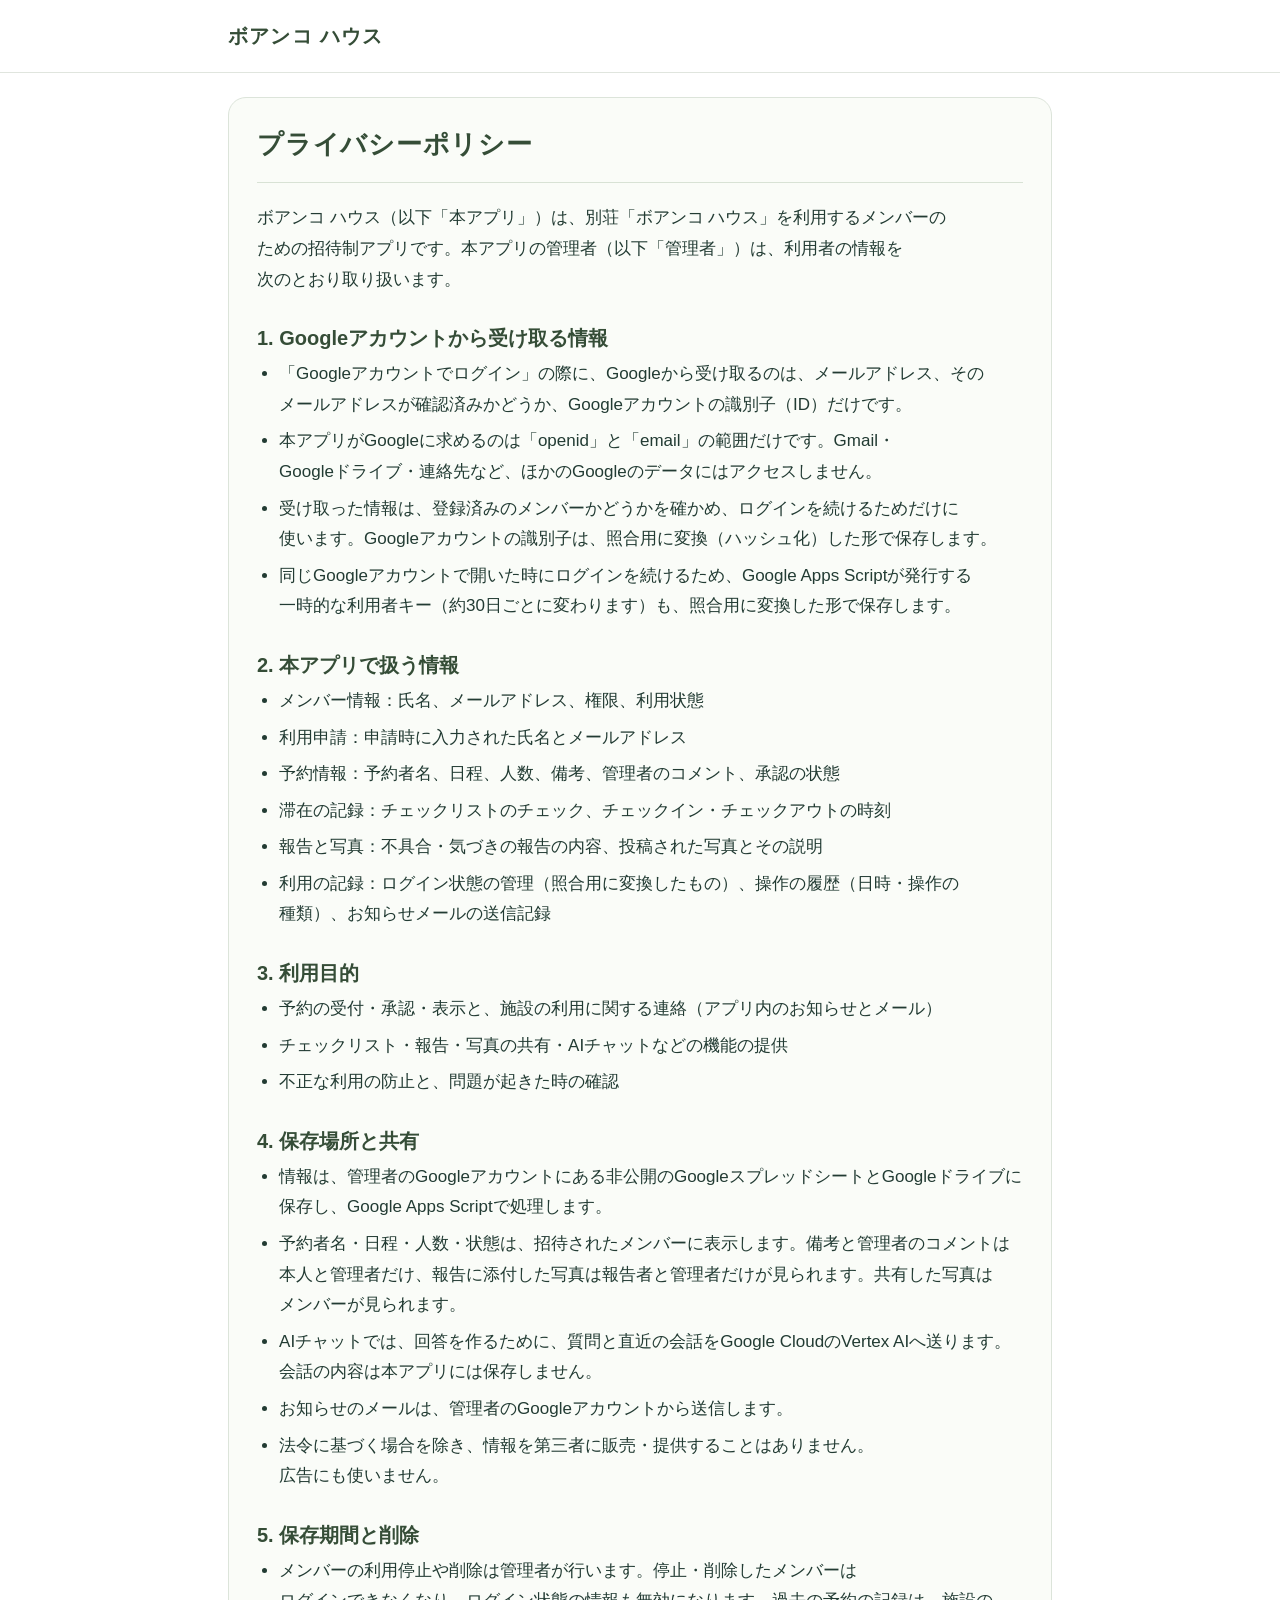
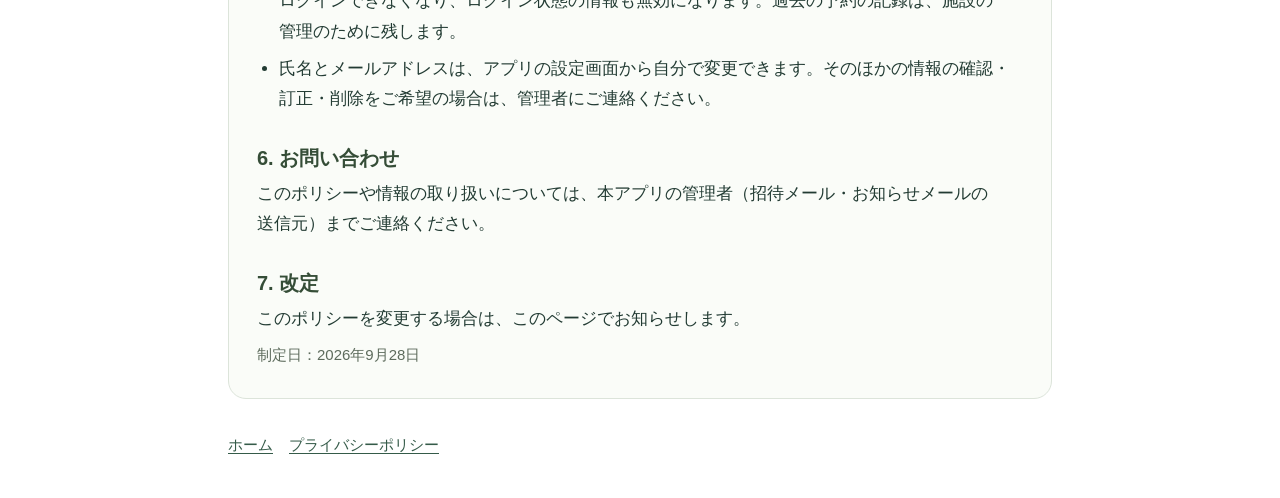
==== privacy.html @ 685d927b "Publish the home page and privacy policy the Google sign-in consent screen links to Co-Authored-By: " ====
<!doctype html>
<html lang="ja">
<head>
<meta charset="utf-8">
<meta name="viewport" content="width=device-width,initial-scale=1">
<meta name="robots" content="noindex">
<meta name="description" content="ボアンコ ハウスのアプリでの、利用者の情報の取り扱いについて。">
<title>プライバシーポリシー｜ボアンコ ハウス</title>
<link rel="stylesheet" href="style.css">
</head>
<body>
<header><div class="bar"><a class="brand" href="./">ボアンコ ハウス</a></div></header>
<main>
<div class="panel">
<h1>プライバシーポリシー</h1>
<p class="lead">ボアンコ ハウス（以下「本アプリ」）は、別荘「ボアンコ ハウス」を利用するメンバーのための招待制アプリです。本アプリの管理者（以下「管理者」）は、利用者の情報を次のとおり取り扱います。</p>

<h2>1. Googleアカウントから受け取る情報</h2>
<ul>
<li>「Googleアカウントでログイン」の際に、Googleから受け取るのは、メールアドレス、そのメールアドレスが確認済みかどうか、Googleアカウントの識別子（ID）だけです。</li>
<li>本アプリがGoogleに求めるのは「openid」と「email」の範囲だけです。Gmail・Googleドライブ・連絡先など、ほかのGoogleのデータにはアクセスしません。</li>
<li>受け取った情報は、登録済みのメンバーかどうかを確かめ、ログインを続けるためだけに使います。Googleアカウントの識別子は、照合用に変換（ハッシュ化）した形で保存します。</li>
<li>同じGoogleアカウントで開いた時にログインを続けるため、Google Apps Scriptが発行する一時的な利用者キー（約30日ごとに変わります）も、照合用に変換した形で保存します。</li>
</ul>

<h2>2. 本アプリで扱う情報</h2>
<ul>
<li>メンバー情報：氏名、メールアドレス、権限、利用状態</li>
<li>利用申請：申請時に入力された氏名とメールアドレス</li>
<li>予約情報：予約者名、日程、人数、備考、管理者のコメント、承認の状態</li>
<li>滞在の記録：チェックリストのチェック、チェックイン・チェックアウトの時刻</li>
<li>報告と写真：不具合・気づきの報告の内容、投稿された写真とその説明</li>
<li>利用の記録：ログイン状態の管理（照合用に変換したもの）、操作の履歴（日時・操作の種類）、お知らせメールの送信記録</li>
</ul>

<h2>3. 利用目的</h2>
<ul>
<li>予約の受付・承認・表示と、施設の利用に関する連絡（アプリ内のお知らせとメール）</li>
<li>チェックリスト・報告・写真の共有・AIチャットなどの機能の提供</li>
<li>不正な利用の防止と、問題が起きた時の確認</li>
</ul>

<h2>4. 保存場所と共有</h2>
<ul>
<li>情報は、管理者のGoogleアカウントにある非公開のGoogleスプレッドシートとGoogleドライブに保存し、Google Apps Scriptで処理します。</li>
<li>予約者名・日程・人数・状態は、招待されたメンバーに表示します。備考と管理者のコメントは本人と管理者だけ、報告に添付した写真は報告者と管理者だけが見られます。共有した写真はメンバーが見られます。</li>
<li>AIチャットでは、回答を作るために、質問と直近の会話をGoogle CloudのVertex AIへ送ります。会話の内容は本アプリには保存しません。</li>
<li>お知らせのメールは、管理者のGoogleアカウントから送信します。</li>
<li>法令に基づく場合を除き、情報を第三者に販売・提供することはありません。広告にも使いません。</li>
</ul>

<h2>5. 保存期間と削除</h2>
<ul>
<li>メンバーの利用停止や削除は管理者が行います。停止・削除したメンバーはログインできなくなり、ログイン状態の情報も無効になります。過去の予約の記録は、施設の管理のために残します。</li>
<li>氏名とメールアドレスは、アプリの設定画面から自分で変更できます。そのほかの情報の確認・訂正・削除をご希望の場合は、管理者にご連絡ください。</li>
</ul>

<h2>6. お問い合わせ</h2>
<p>このポリシーや情報の取り扱いについては、本アプリの管理者（招待メール・お知らせメールの送信元）までご連絡ください。</p>

<h2>7. 改定</h2>
<p>このポリシーを変更する場合は、このページでお知らせします。</p>
<p class="note">制定日：2026年9月28日</p>
</div>
</main>
<footer><a href="./">ホーム</a><a href="privacy.html">プライバシーポリシー</a></footer>
</body>
</html>
---- style.css ----
/* Public information pages for the Google sign-in consent screen, in the app's palette. */
:root{--ink:#223b33;--muted:#5d6b5c;--green:#355b49;--title:#354d37;--line:#dce4da;--panel:#fafcf8}
*{box-sizing:border-box}
body{margin:0;background:#fff;color:var(--ink);font:17px/1.8 -apple-system,BlinkMacSystemFont,"Hiragino Kaku Gothic ProN","Noto Sans JP",sans-serif;word-break:auto-phrase;text-wrap:pretty}
header{border-bottom:1px solid #e0e5de}
.bar,main,footer{max-width:880px;margin:0 auto;padding-left:28px;padding-right:28px}
.bar{padding-top:18px;padding-bottom:18px}
.brand{color:var(--title);font-size:20px;font-weight:700;letter-spacing:.06em;text-decoration:none}
main{padding-top:24px;padding-bottom:32px}
.panel{border:1px solid var(--line);border-radius:18px;background:var(--panel);padding:8px 28px 24px}
h1{margin:0;padding:20px 0;border-bottom:1px solid #d8e2d5;color:var(--title);font-size:26px;line-height:1.4;letter-spacing:.03em}
h2{margin:28px 0 6px;color:var(--title);font-size:20px;line-height:1.5}
p,li{margin:6px 0}
ul{margin:6px 0;padding-left:1.3em}
a{color:var(--green);text-underline-offset:3px}
.lead{margin-top:20px}
.note{color:var(--muted);font-size:15px}
footer{padding-bottom:40px;color:var(--muted);font-size:15px}
footer a{margin-right:16px}
@media(max-width:600px){.bar,main,footer{padding-left:12px;padding-right:12px}.panel{border-radius:14px;padding:4px 16px 18px}h1{padding:16px 0;font-size:22px}}
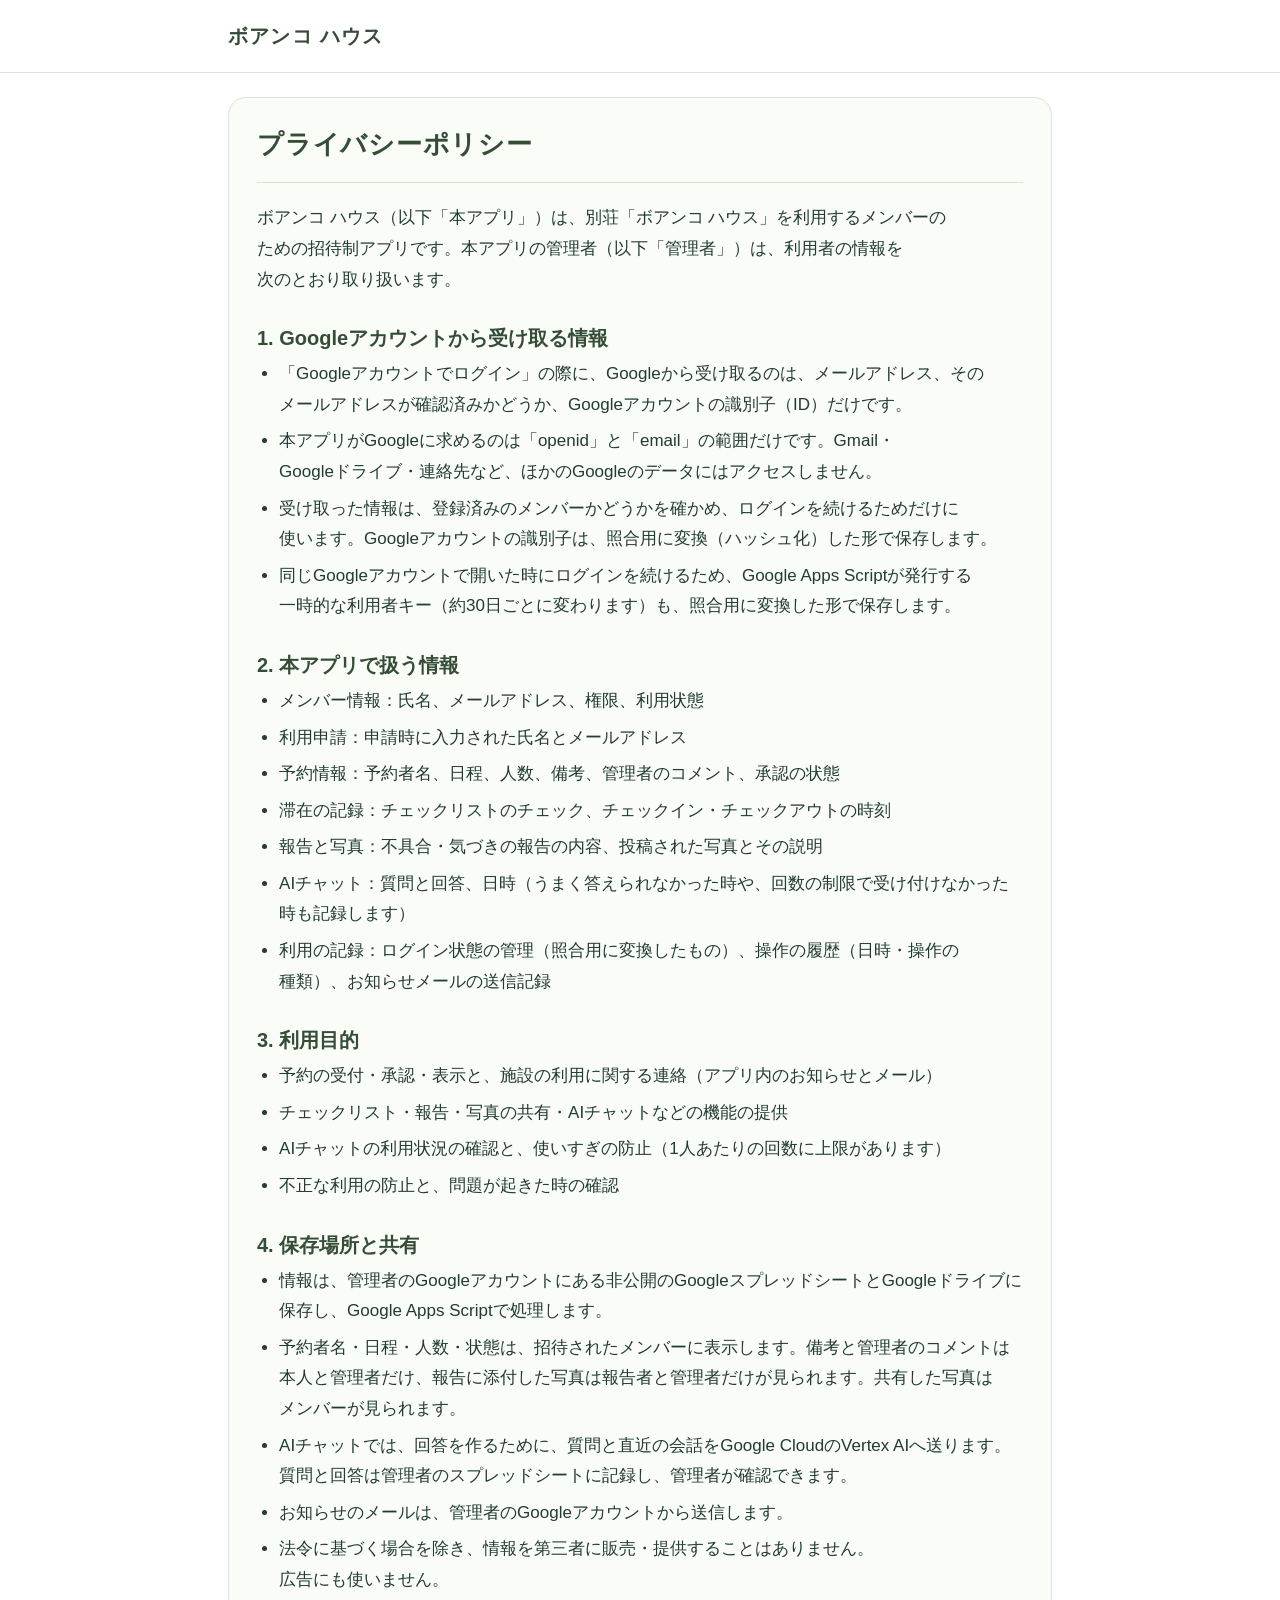
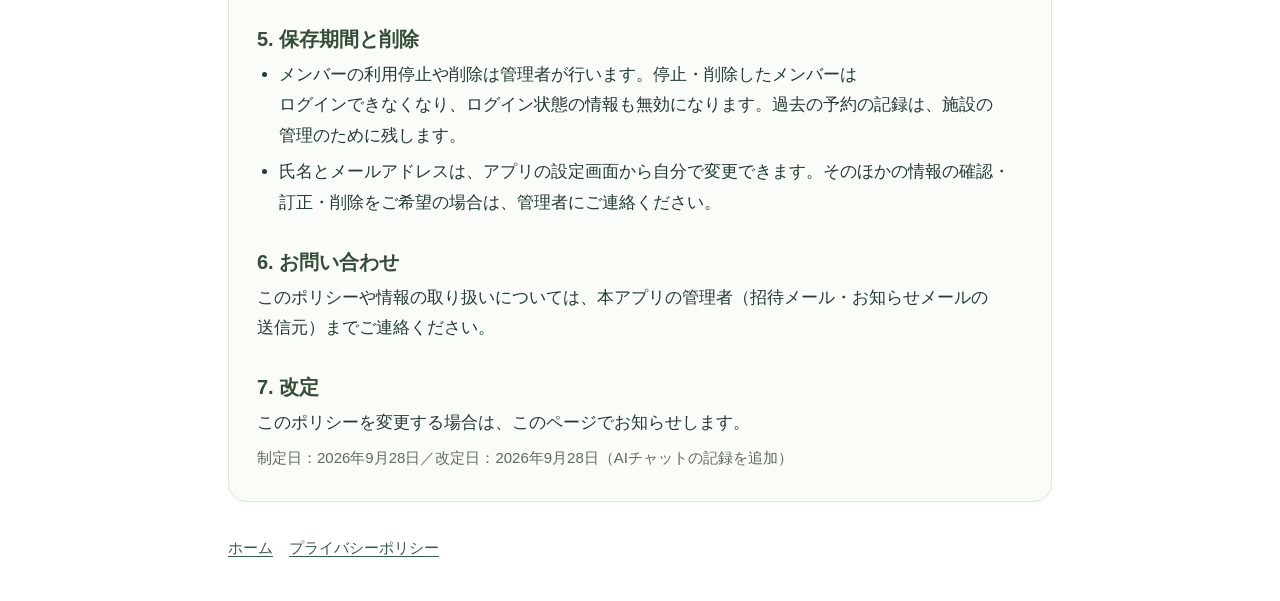
==== commit 03d09cd6: "Say that AI chat questions and answers are recorded and that asking is limited Co-Authored-By: Claud" ====
--- a/privacy.html
+++ b/privacy.html
@@ -30,6 +30,7 @@
 <li>予約情報：予約者名、日程、人数、備考、管理者のコメント、承認の状態</li>
 <li>滞在の記録：チェックリストのチェック、チェックイン・チェックアウトの時刻</li>
 <li>報告と写真：不具合・気づきの報告の内容、投稿された写真とその説明</li>
+<li>AIチャット：質問と回答、日時（うまく答えられなかった時や、回数の制限で受け付けなかった時も記録します）</li>
 <li>利用の記録：ログイン状態の管理（照合用に変換したもの）、操作の履歴（日時・操作の種類）、お知らせメールの送信記録</li>
 </ul>
 
@@ -37,6 +38,7 @@
 <ul>
 <li>予約の受付・承認・表示と、施設の利用に関する連絡（アプリ内のお知らせとメール）</li>
 <li>チェックリスト・報告・写真の共有・AIチャットなどの機能の提供</li>
+<li>AIチャットの利用状況の確認と、使いすぎの防止（1人あたりの回数に上限があります）</li>
 <li>不正な利用の防止と、問題が起きた時の確認</li>
 </ul>
 
@@ -44,7 +46,7 @@
 <ul>
 <li>情報は、管理者のGoogleアカウントにある非公開のGoogleスプレッドシートとGoogleドライブに保存し、Google Apps Scriptで処理します。</li>
 <li>予約者名・日程・人数・状態は、招待されたメンバーに表示します。備考と管理者のコメントは本人と管理者だけ、報告に添付した写真は報告者と管理者だけが見られます。共有した写真はメンバーが見られます。</li>
-<li>AIチャットでは、回答を作るために、質問と直近の会話をGoogle CloudのVertex AIへ送ります。会話の内容は本アプリには保存しません。</li>
+<li>AIチャットでは、回答を作るために、質問と直近の会話をGoogle CloudのVertex AIへ送ります。質問と回答は管理者のスプレッドシートに記録し、管理者が確認できます。</li>
 <li>お知らせのメールは、管理者のGoogleアカウントから送信します。</li>
 <li>法令に基づく場合を除き、情報を第三者に販売・提供することはありません。広告にも使いません。</li>
 </ul>
@@ -60,7 +62,7 @@
 
 <h2>7. 改定</h2>
 <p>このポリシーを変更する場合は、このページでお知らせします。</p>
-<p class="note">制定日：2026年9月28日</p>
+<p class="note">制定日：2026年9月28日／改定日：2026年9月28日（AIチャットの記録を追加）</p>
 </div>
 </main>
 <footer><a href="./">ホーム</a><a href="privacy.html">プライバシーポリシー</a></footer>
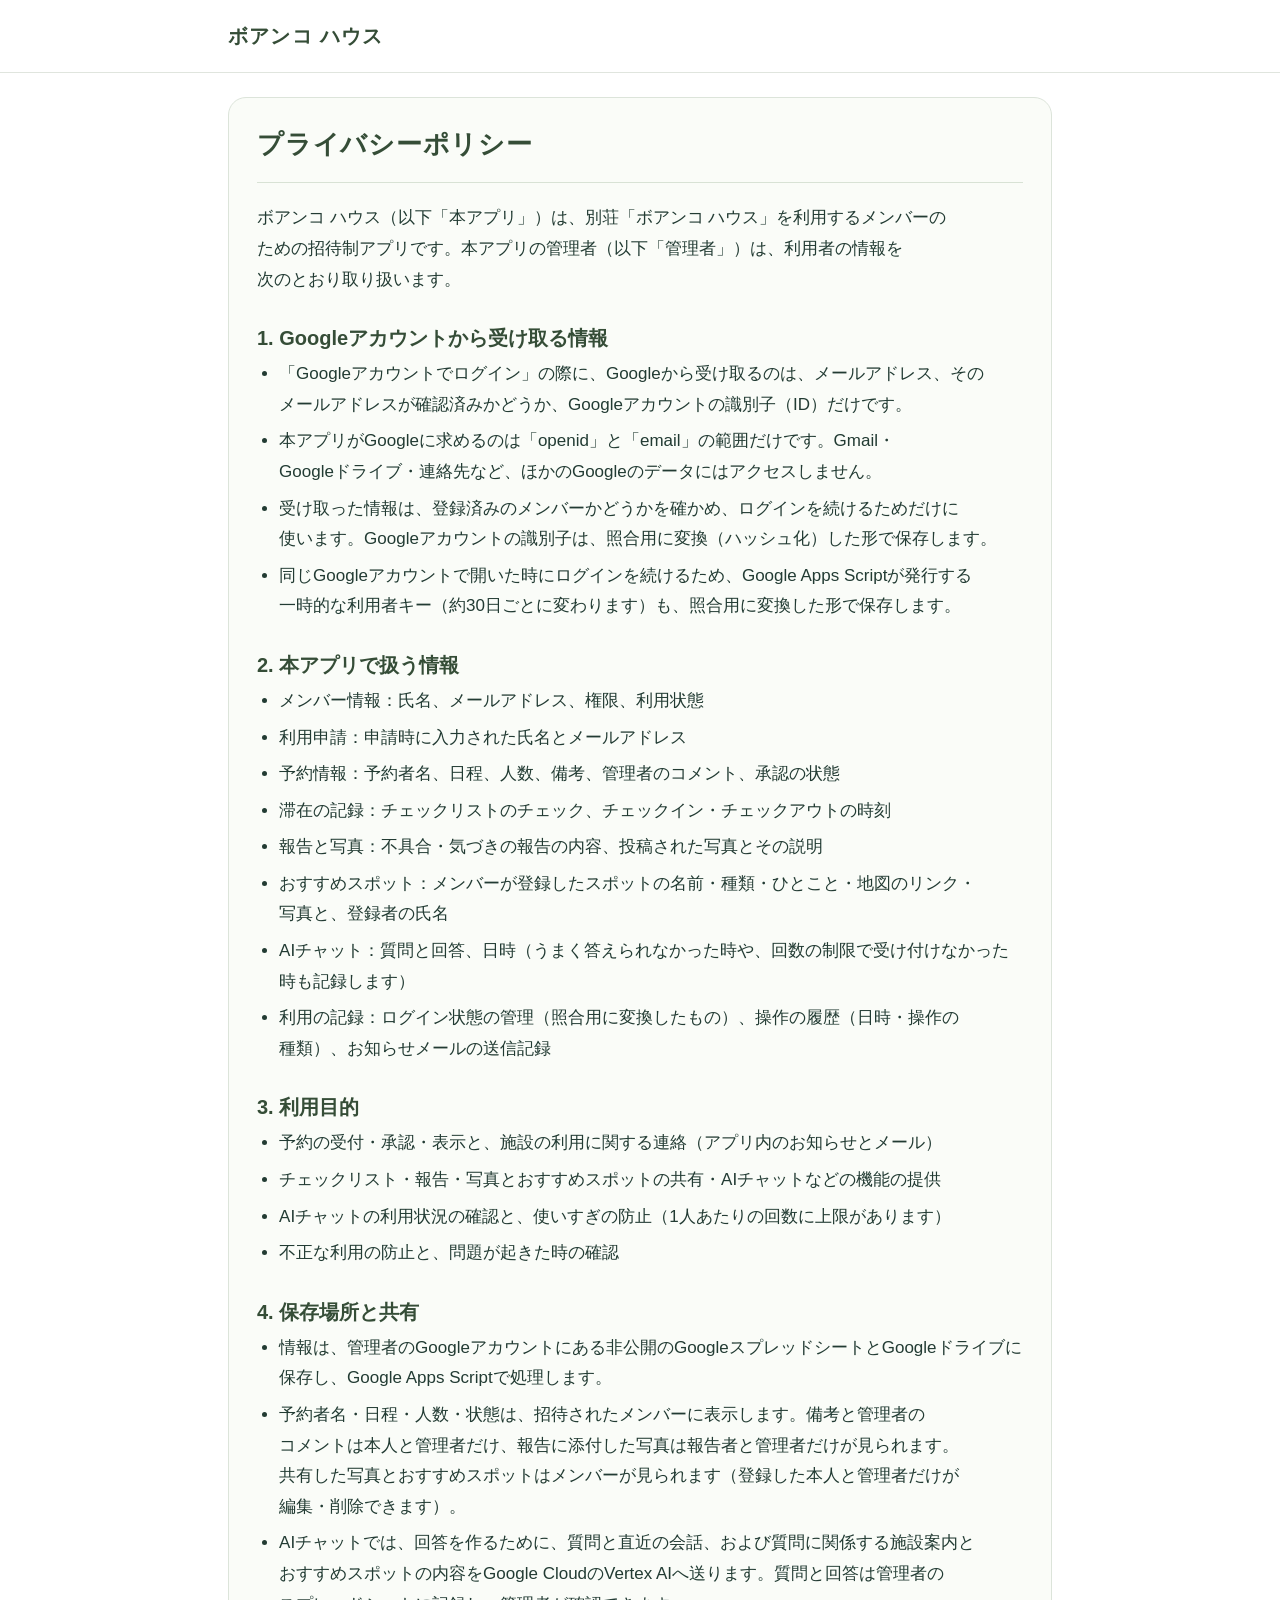
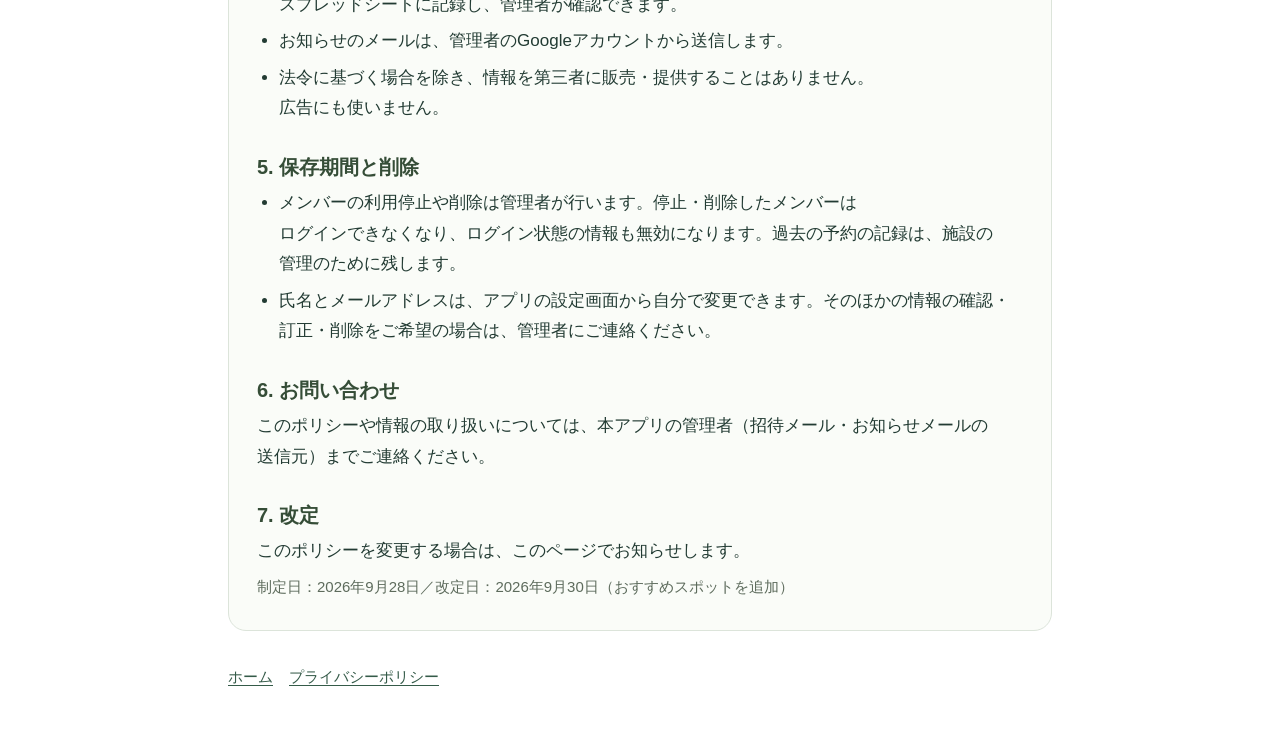
==== commit 7f204d84: "Privacy policy: add recommended spots" ====
--- a/privacy.html
+++ b/privacy.html
@@ -30,6 +30,7 @@
 <li>予約情報：予約者名、日程、人数、備考、管理者のコメント、承認の状態</li>
 <li>滞在の記録：チェックリストのチェック、チェックイン・チェックアウトの時刻</li>
 <li>報告と写真：不具合・気づきの報告の内容、投稿された写真とその説明</li>
+<li>おすすめスポット：メンバーが登録したスポットの名前・種類・ひとこと・地図のリンク・写真と、登録者の氏名</li>
 <li>AIチャット：質問と回答、日時（うまく答えられなかった時や、回数の制限で受け付けなかった時も記録します）</li>
 <li>利用の記録：ログイン状態の管理（照合用に変換したもの）、操作の履歴（日時・操作の種類）、お知らせメールの送信記録</li>
 </ul>
@@ -37,7 +38,7 @@
 <h2>3. 利用目的</h2>
 <ul>
 <li>予約の受付・承認・表示と、施設の利用に関する連絡（アプリ内のお知らせとメール）</li>
-<li>チェックリスト・報告・写真の共有・AIチャットなどの機能の提供</li>
+<li>チェックリスト・報告・写真とおすすめスポットの共有・AIチャットなどの機能の提供</li>
 <li>AIチャットの利用状況の確認と、使いすぎの防止（1人あたりの回数に上限があります）</li>
 <li>不正な利用の防止と、問題が起きた時の確認</li>
 </ul>
@@ -45,8 +46,8 @@
 <h2>4. 保存場所と共有</h2>
 <ul>
 <li>情報は、管理者のGoogleアカウントにある非公開のGoogleスプレッドシートとGoogleドライブに保存し、Google Apps Scriptで処理します。</li>
-<li>予約者名・日程・人数・状態は、招待されたメンバーに表示します。備考と管理者のコメントは本人と管理者だけ、報告に添付した写真は報告者と管理者だけが見られます。共有した写真はメンバーが見られます。</li>
-<li>AIチャットでは、回答を作るために、質問と直近の会話をGoogle CloudのVertex AIへ送ります。質問と回答は管理者のスプレッドシートに記録し、管理者が確認できます。</li>
+<li>予約者名・日程・人数・状態は、招待されたメンバーに表示します。備考と管理者のコメントは本人と管理者だけ、報告に添付した写真は報告者と管理者だけが見られます。共有した写真とおすすめスポットはメンバーが見られます（登録した本人と管理者だけが編集・削除できます）。</li>
+<li>AIチャットでは、回答を作るために、質問と直近の会話、および質問に関係する施設案内とおすすめスポットの内容をGoogle CloudのVertex AIへ送ります。質問と回答は管理者のスプレッドシートに記録し、管理者が確認できます。</li>
 <li>お知らせのメールは、管理者のGoogleアカウントから送信します。</li>
 <li>法令に基づく場合を除き、情報を第三者に販売・提供することはありません。広告にも使いません。</li>
 </ul>
@@ -62,7 +63,7 @@
 
 <h2>7. 改定</h2>
 <p>このポリシーを変更する場合は、このページでお知らせします。</p>
-<p class="note">制定日：2026年9月28日／改定日：2026年9月28日（AIチャットの記録を追加）</p>
+<p class="note">制定日：2026年9月28日／改定日：2026年9月30日（おすすめスポットを追加）</p>
 </div>
 </main>
 <footer><a href="./">ホーム</a><a href="privacy.html">プライバシーポリシー</a></footer>
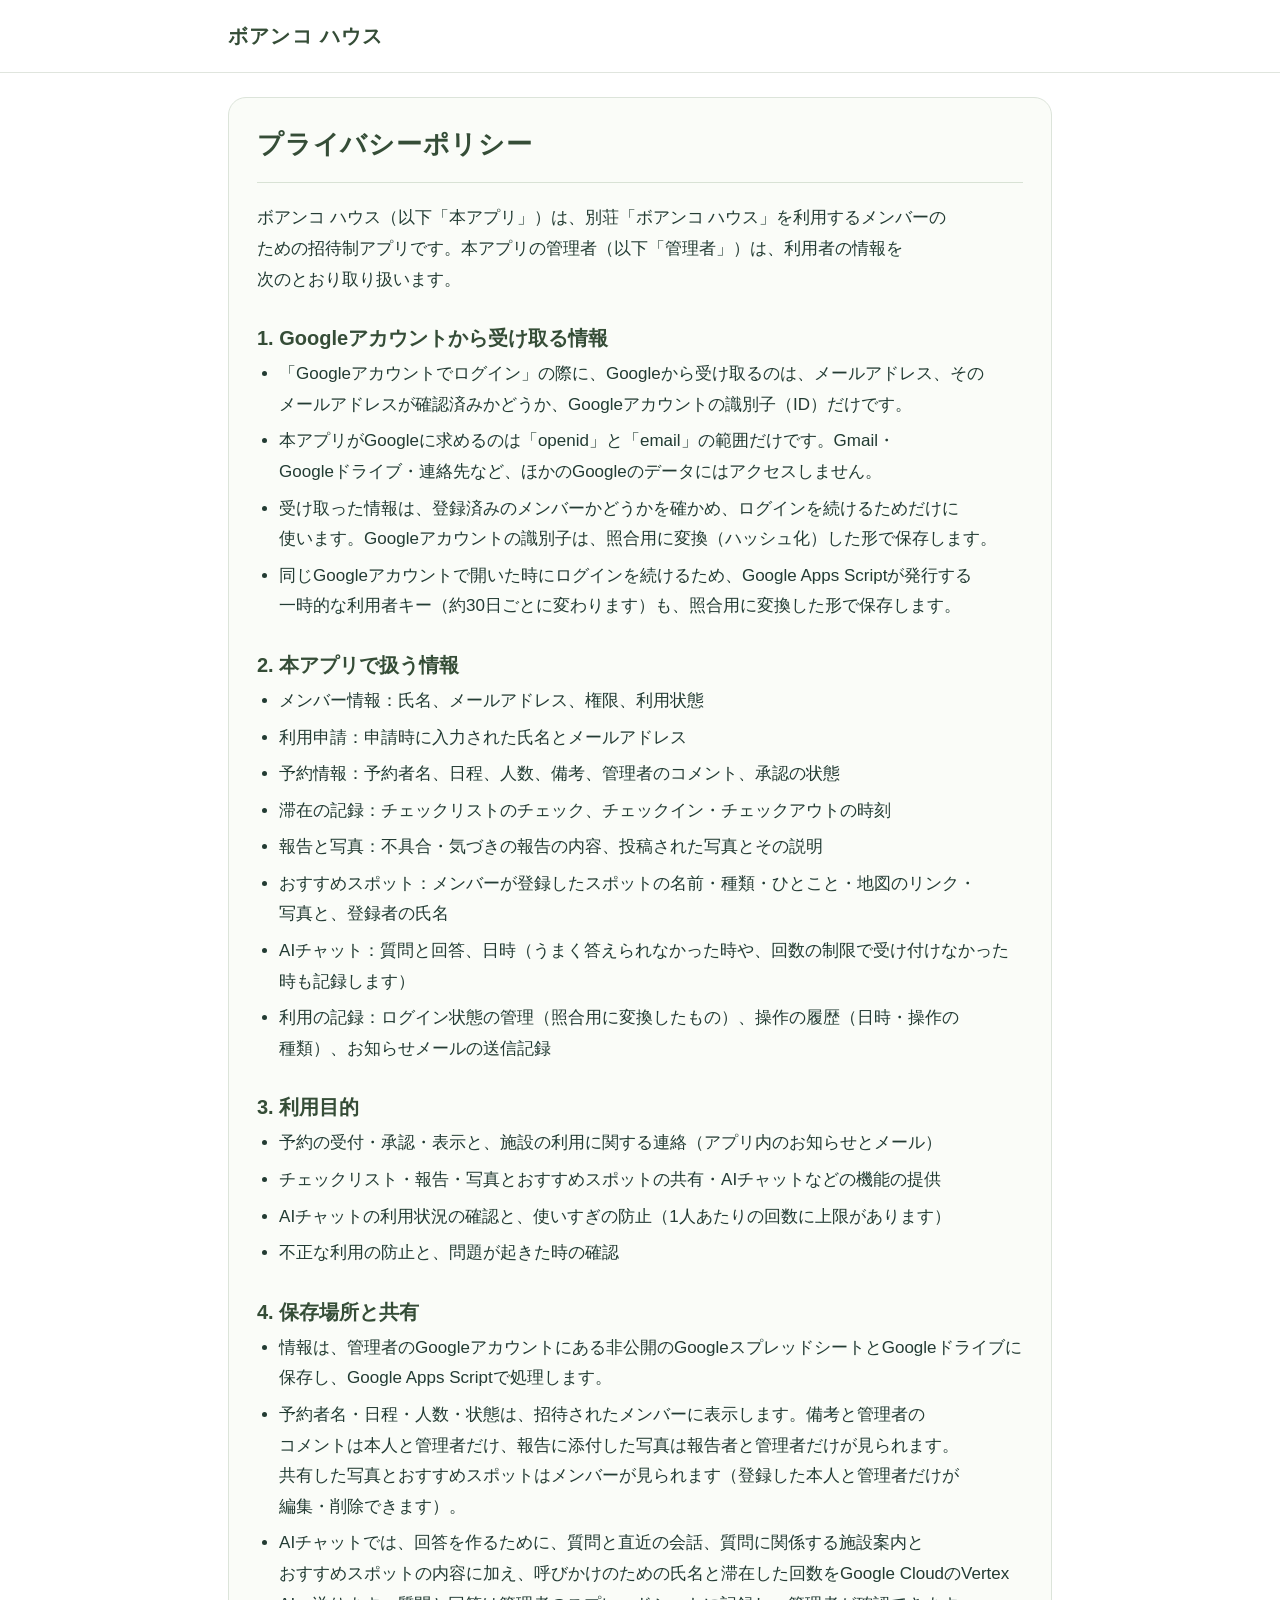
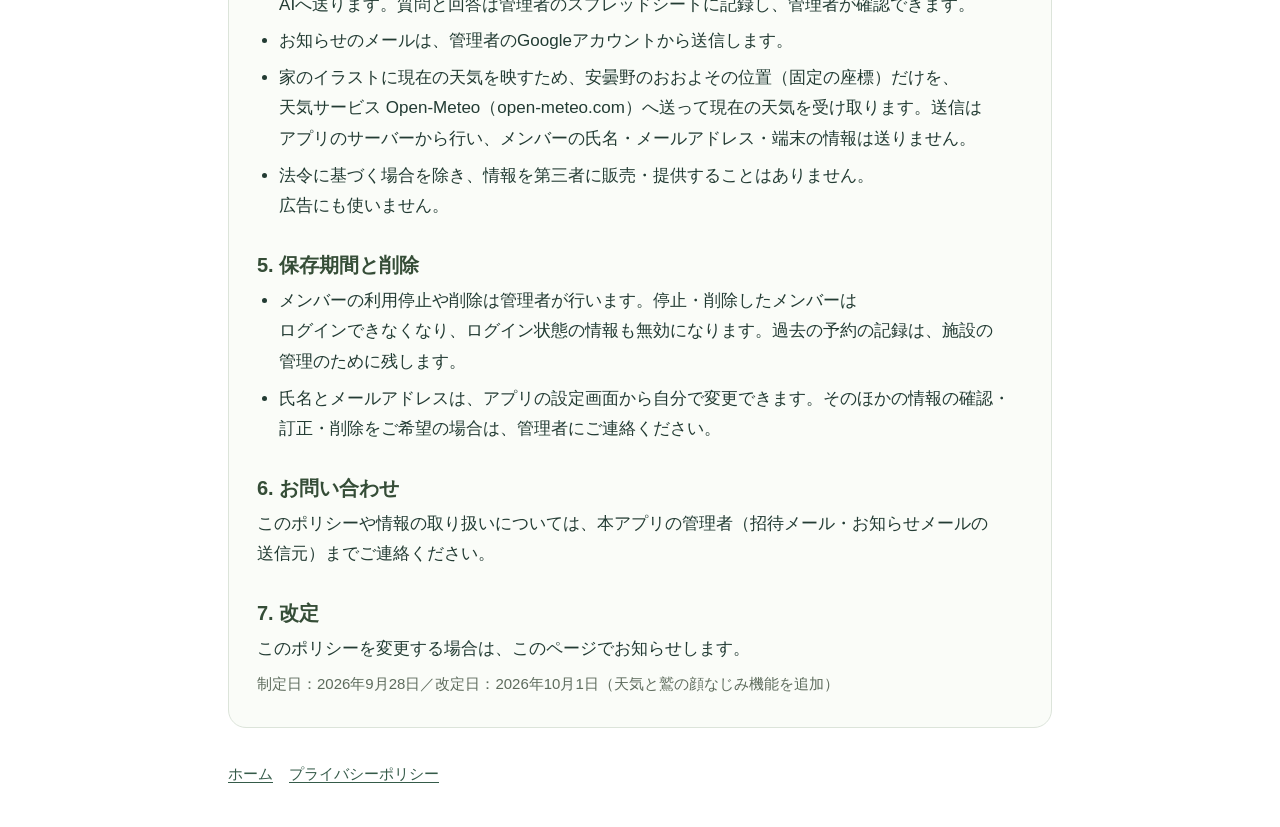
==== commit 26ba5479: "Privacy policy: weather service and acquaintance note" ====
--- a/privacy.html
+++ b/privacy.html
@@ -47,8 +47,9 @@
 <ul>
 <li>情報は、管理者のGoogleアカウントにある非公開のGoogleスプレッドシートとGoogleドライブに保存し、Google Apps Scriptで処理します。</li>
 <li>予約者名・日程・人数・状態は、招待されたメンバーに表示します。備考と管理者のコメントは本人と管理者だけ、報告に添付した写真は報告者と管理者だけが見られます。共有した写真とおすすめスポットはメンバーが見られます（登録した本人と管理者だけが編集・削除できます）。</li>
-<li>AIチャットでは、回答を作るために、質問と直近の会話、および質問に関係する施設案内とおすすめスポットの内容をGoogle CloudのVertex AIへ送ります。質問と回答は管理者のスプレッドシートに記録し、管理者が確認できます。</li>
+<li>AIチャットでは、回答を作るために、質問と直近の会話、質問に関係する施設案内とおすすめスポットの内容に加え、呼びかけのための氏名と滞在した回数をGoogle CloudのVertex AIへ送ります。質問と回答は管理者のスプレッドシートに記録し、管理者が確認できます。</li>
 <li>お知らせのメールは、管理者のGoogleアカウントから送信します。</li>
+<li>家のイラストに現在の天気を映すため、安曇野のおおよその位置（固定の座標）だけを、天気サービス Open-Meteo（open-meteo.com）へ送って現在の天気を受け取ります。送信はアプリのサーバーから行い、メンバーの氏名・メールアドレス・端末の情報は送りません。</li>
 <li>法令に基づく場合を除き、情報を第三者に販売・提供することはありません。広告にも使いません。</li>
 </ul>
 
@@ -63,7 +64,7 @@
 
 <h2>7. 改定</h2>
 <p>このポリシーを変更する場合は、このページでお知らせします。</p>
-<p class="note">制定日：2026年9月28日／改定日：2026年9月30日（おすすめスポットを追加）</p>
+<p class="note">制定日：2026年9月28日／改定日：2026年10月1日（天気と鷲の顔なじみ機能を追加）</p>
 </div>
 </main>
 <footer><a href="./">ホーム</a><a href="privacy.html">プライバシーポリシー</a></footer>
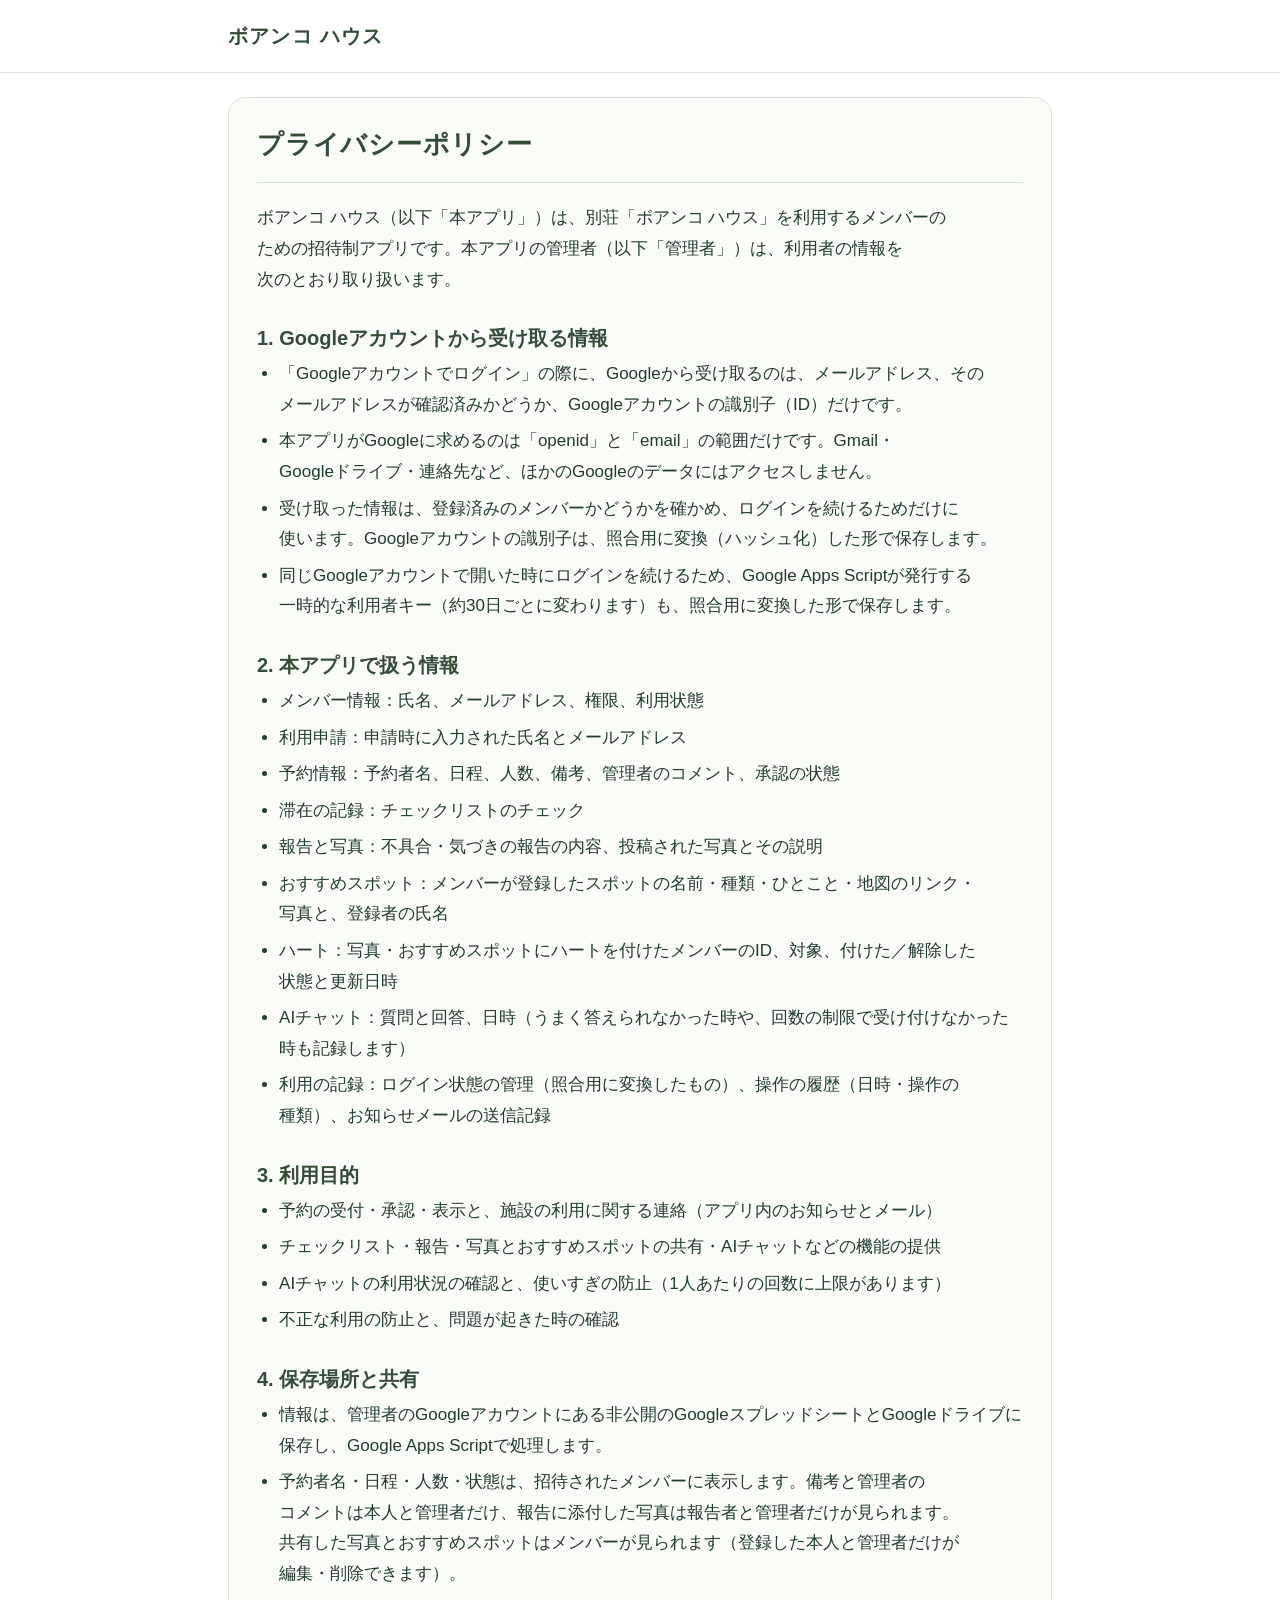
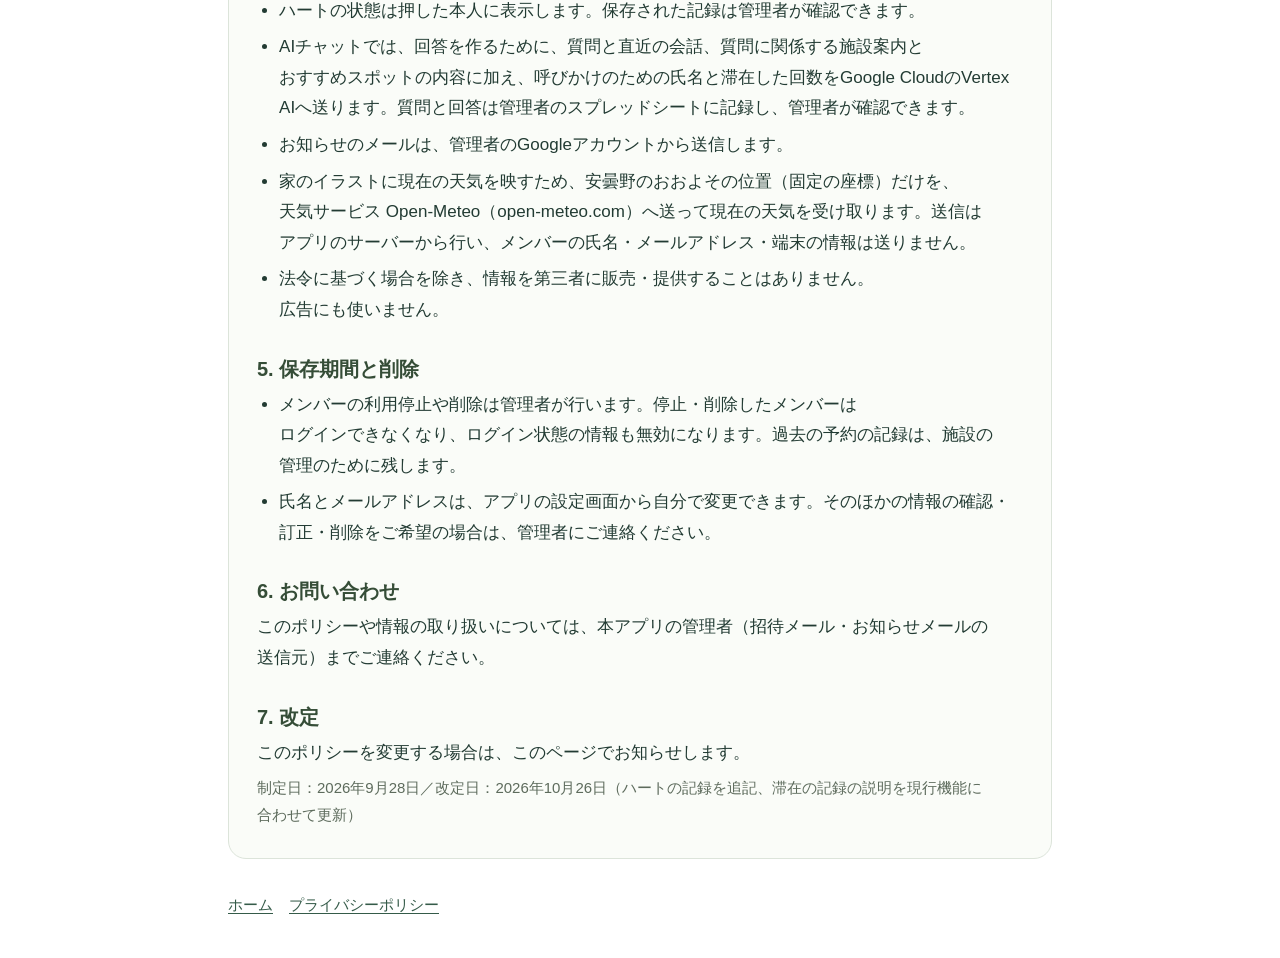
==== commit 41bcba18: "Explain how personal hearts are stored Co-Authored-By: Codex <noreply@openai.com>" ====
--- a/privacy.html
+++ b/privacy.html
@@ -28,9 +28,10 @@
 <li>メンバー情報：氏名、メールアドレス、権限、利用状態</li>
 <li>利用申請：申請時に入力された氏名とメールアドレス</li>
 <li>予約情報：予約者名、日程、人数、備考、管理者のコメント、承認の状態</li>
-<li>滞在の記録：チェックリストのチェック、チェックイン・チェックアウトの時刻</li>
+<li>滞在の記録：チェックリストのチェック</li>
 <li>報告と写真：不具合・気づきの報告の内容、投稿された写真とその説明</li>
 <li>おすすめスポット：メンバーが登録したスポットの名前・種類・ひとこと・地図のリンク・写真と、登録者の氏名</li>
+<li>ハート：写真・おすすめスポットにハートを付けたメンバーのID、対象、付けた／解除した状態と更新日時</li>
 <li>AIチャット：質問と回答、日時（うまく答えられなかった時や、回数の制限で受け付けなかった時も記録します）</li>
 <li>利用の記録：ログイン状態の管理（照合用に変換したもの）、操作の履歴（日時・操作の種類）、お知らせメールの送信記録</li>
 </ul>
@@ -47,6 +48,7 @@
 <ul>
 <li>情報は、管理者のGoogleアカウントにある非公開のGoogleスプレッドシートとGoogleドライブに保存し、Google Apps Scriptで処理します。</li>
 <li>予約者名・日程・人数・状態は、招待されたメンバーに表示します。備考と管理者のコメントは本人と管理者だけ、報告に添付した写真は報告者と管理者だけが見られます。共有した写真とおすすめスポットはメンバーが見られます（登録した本人と管理者だけが編集・削除できます）。</li>
+<li>ハートの状態は押した本人に表示します。保存された記録は管理者が確認できます。</li>
 <li>AIチャットでは、回答を作るために、質問と直近の会話、質問に関係する施設案内とおすすめスポットの内容に加え、呼びかけのための氏名と滞在した回数をGoogle CloudのVertex AIへ送ります。質問と回答は管理者のスプレッドシートに記録し、管理者が確認できます。</li>
 <li>お知らせのメールは、管理者のGoogleアカウントから送信します。</li>
 <li>家のイラストに現在の天気を映すため、安曇野のおおよその位置（固定の座標）だけを、天気サービス Open-Meteo（open-meteo.com）へ送って現在の天気を受け取ります。送信はアプリのサーバーから行い、メンバーの氏名・メールアドレス・端末の情報は送りません。</li>
@@ -64,7 +66,7 @@
 
 <h2>7. 改定</h2>
 <p>このポリシーを変更する場合は、このページでお知らせします。</p>
-<p class="note">制定日：2026年9月28日／改定日：2026年10月1日（天気と鷲の顔なじみ機能を追加）</p>
+<p class="note">制定日：2026年9月28日／改定日：2026年10月26日（ハートの記録を追記、滞在の記録の説明を現行機能に合わせて更新）</p>
 </div>
 </main>
 <footer><a href="./">ホーム</a><a href="privacy.html">プライバシーポリシー</a></footer>
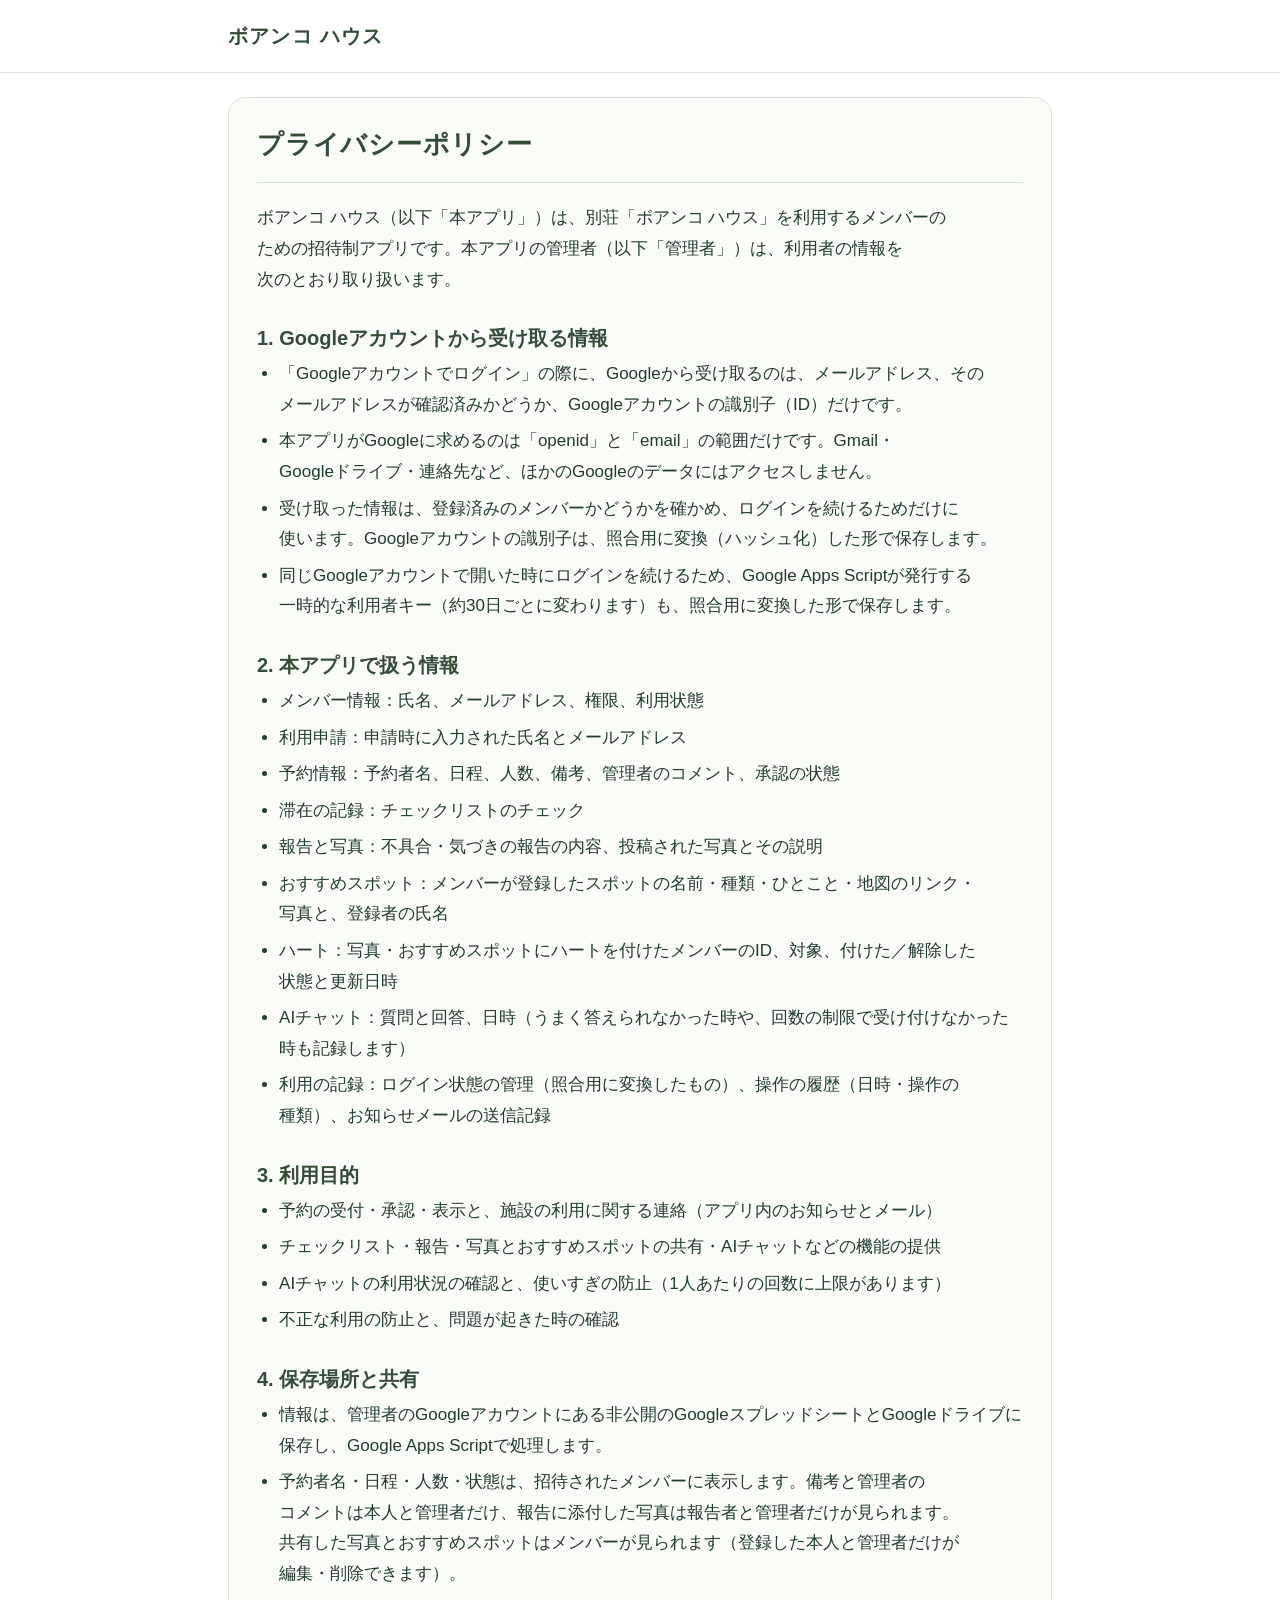
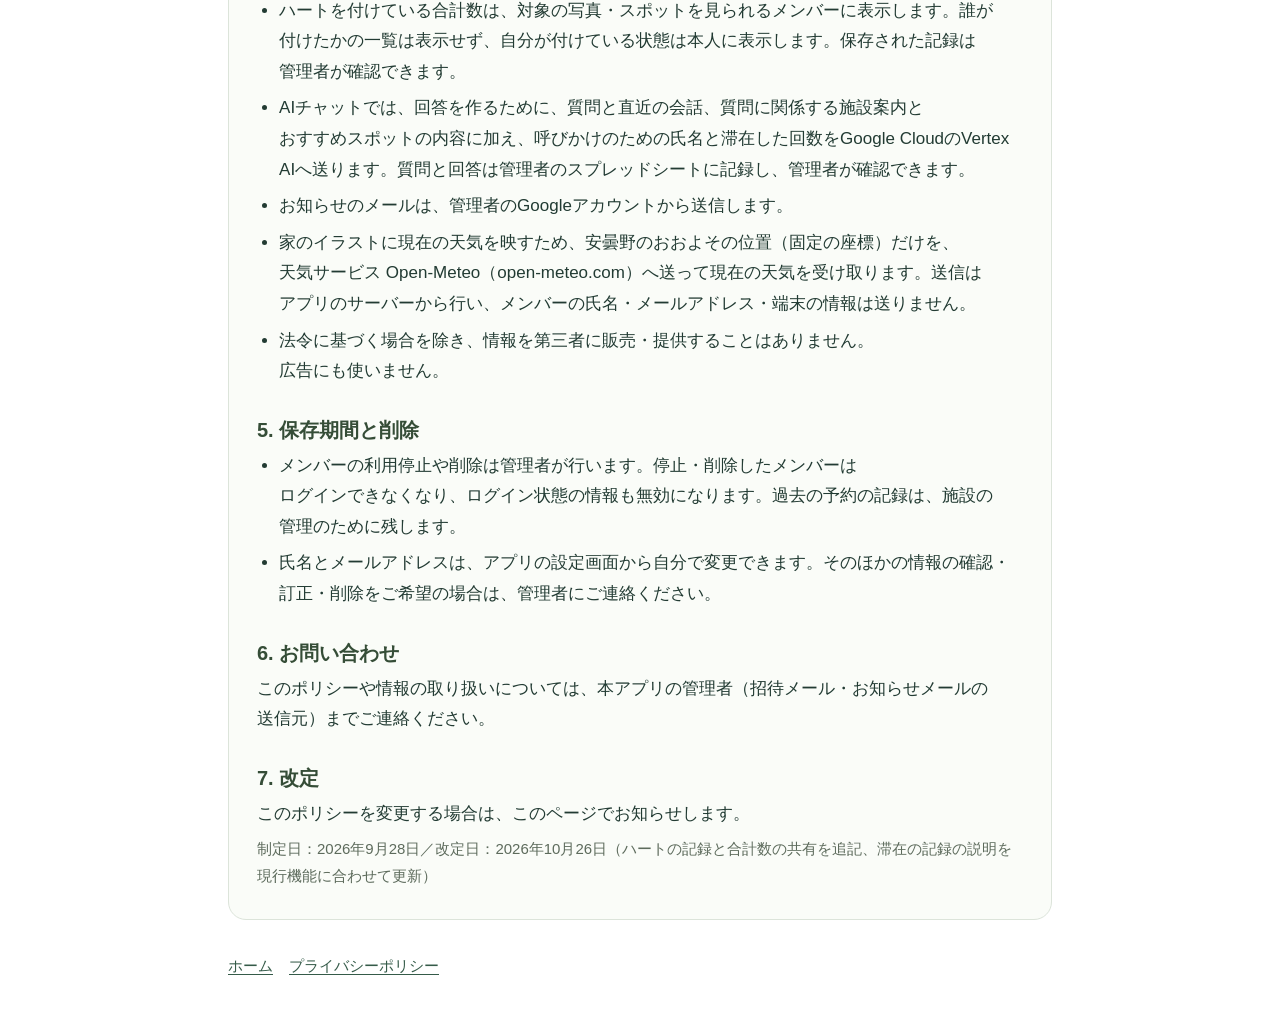
==== commit 8b6cd30a: "Describe shared heart totals Co-Authored-By: Codex <noreply@openai.com>" ====
--- a/privacy.html
+++ b/privacy.html
@@ -48,7 +48,7 @@
 <ul>
 <li>情報は、管理者のGoogleアカウントにある非公開のGoogleスプレッドシートとGoogleドライブに保存し、Google Apps Scriptで処理します。</li>
 <li>予約者名・日程・人数・状態は、招待されたメンバーに表示します。備考と管理者のコメントは本人と管理者だけ、報告に添付した写真は報告者と管理者だけが見られます。共有した写真とおすすめスポットはメンバーが見られます（登録した本人と管理者だけが編集・削除できます）。</li>
-<li>ハートの状態は押した本人に表示します。保存された記録は管理者が確認できます。</li>
+<li>ハートを付けている合計数は、対象の写真・スポットを見られるメンバーに表示します。誰が付けたかの一覧は表示せず、自分が付けている状態は本人に表示します。保存された記録は管理者が確認できます。</li>
 <li>AIチャットでは、回答を作るために、質問と直近の会話、質問に関係する施設案内とおすすめスポットの内容に加え、呼びかけのための氏名と滞在した回数をGoogle CloudのVertex AIへ送ります。質問と回答は管理者のスプレッドシートに記録し、管理者が確認できます。</li>
 <li>お知らせのメールは、管理者のGoogleアカウントから送信します。</li>
 <li>家のイラストに現在の天気を映すため、安曇野のおおよその位置（固定の座標）だけを、天気サービス Open-Meteo（open-meteo.com）へ送って現在の天気を受け取ります。送信はアプリのサーバーから行い、メンバーの氏名・メールアドレス・端末の情報は送りません。</li>
@@ -66,7 +66,7 @@
 
 <h2>7. 改定</h2>
 <p>このポリシーを変更する場合は、このページでお知らせします。</p>
-<p class="note">制定日：2026年9月28日／改定日：2026年10月26日（ハートの記録を追記、滞在の記録の説明を現行機能に合わせて更新）</p>
+<p class="note">制定日：2026年9月28日／改定日：2026年10月26日（ハートの記録と合計数の共有を追記、滞在の記録の説明を現行機能に合わせて更新）</p>
 </div>
 </main>
 <footer><a href="./">ホーム</a><a href="privacy.html">プライバシーポリシー</a></footer>
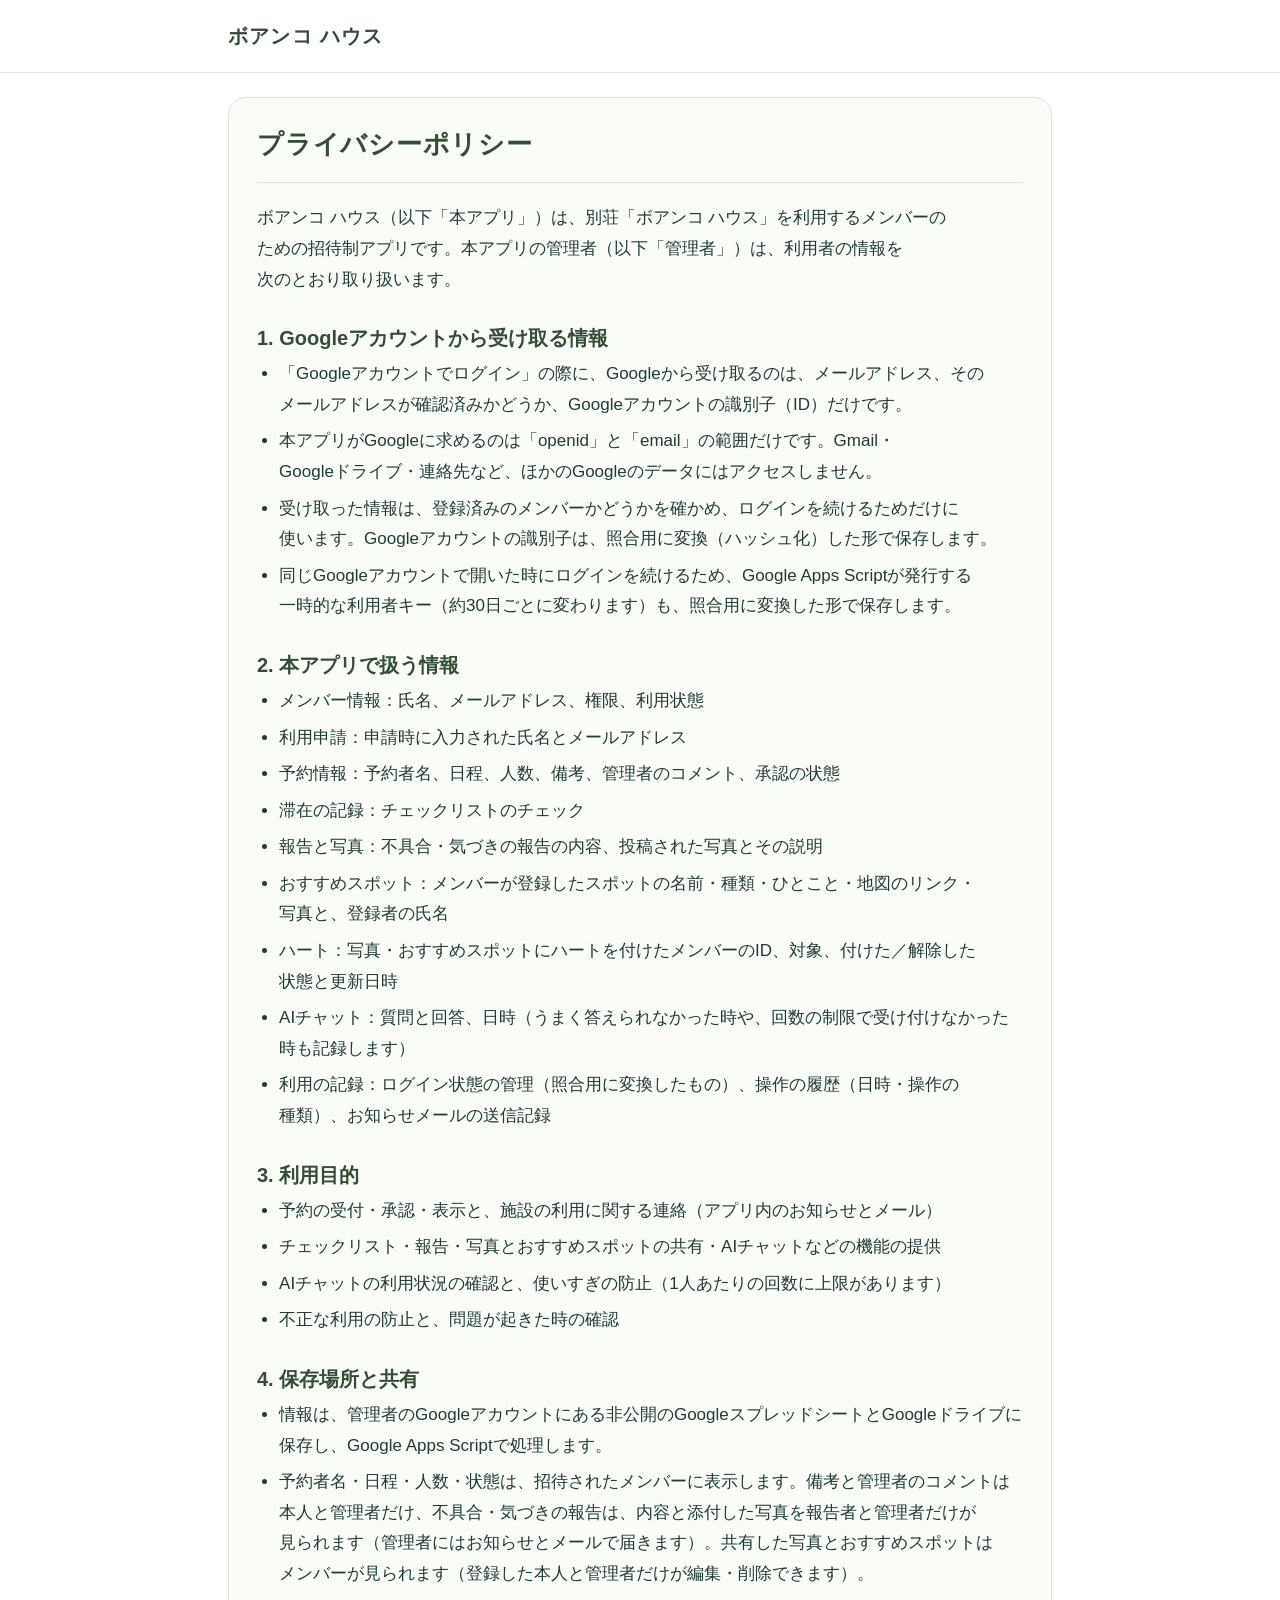
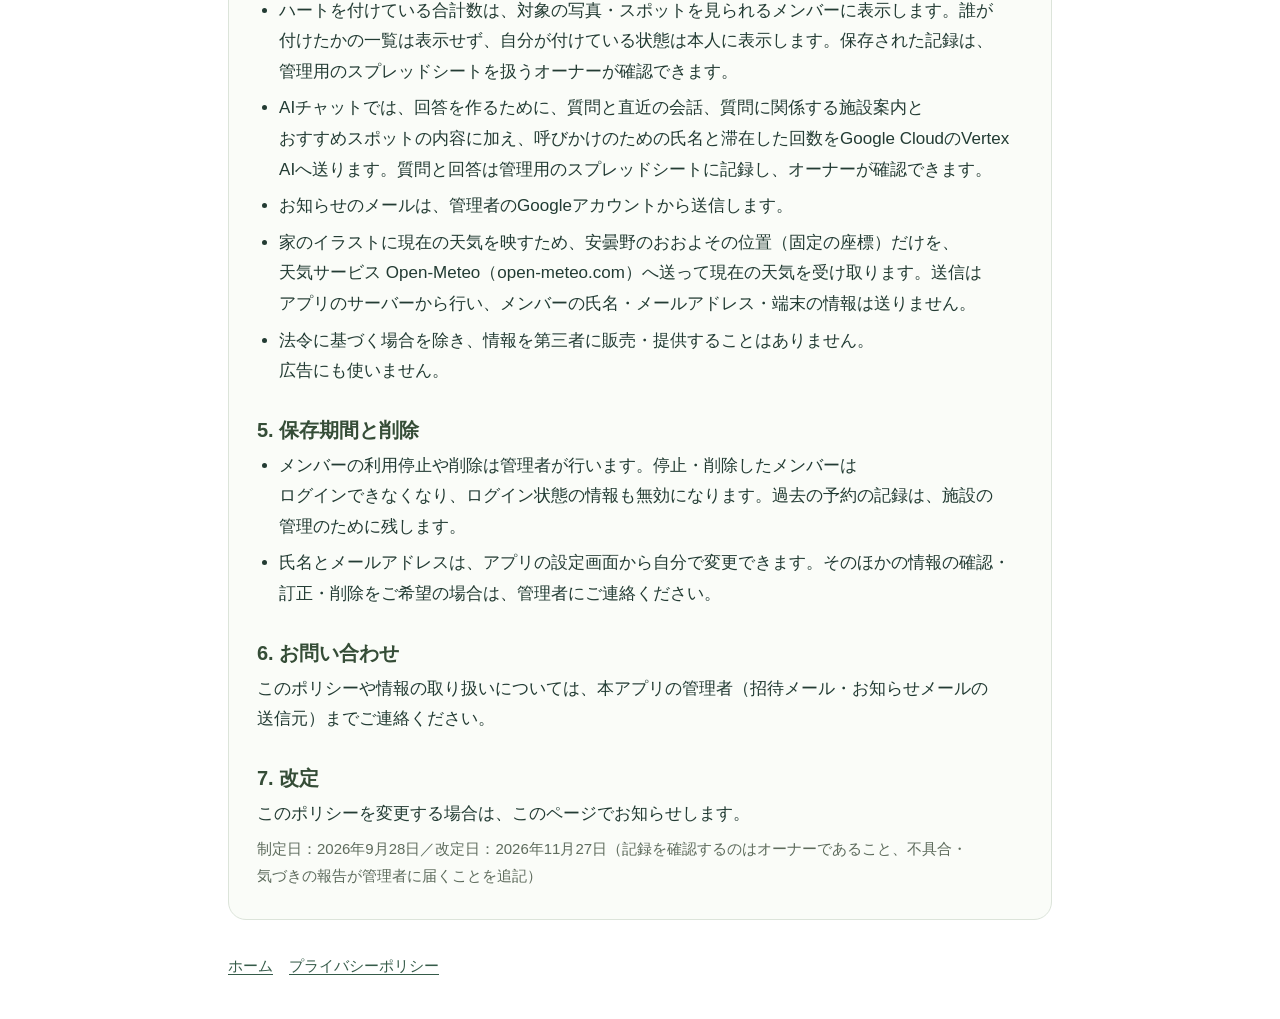
==== commit b2dc0ba7: "Say the owner reviews the records and reports reach the admins The spreadsheet holding the access an" ====
--- a/privacy.html
+++ b/privacy.html
@@ -47,9 +47,9 @@
 <h2>4. 保存場所と共有</h2>
 <ul>
 <li>情報は、管理者のGoogleアカウントにある非公開のGoogleスプレッドシートとGoogleドライブに保存し、Google Apps Scriptで処理します。</li>
-<li>予約者名・日程・人数・状態は、招待されたメンバーに表示します。備考と管理者のコメントは本人と管理者だけ、報告に添付した写真は報告者と管理者だけが見られます。共有した写真とおすすめスポットはメンバーが見られます（登録した本人と管理者だけが編集・削除できます）。</li>
-<li>ハートを付けている合計数は、対象の写真・スポットを見られるメンバーに表示します。誰が付けたかの一覧は表示せず、自分が付けている状態は本人に表示します。保存された記録は管理者が確認できます。</li>
-<li>AIチャットでは、回答を作るために、質問と直近の会話、質問に関係する施設案内とおすすめスポットの内容に加え、呼びかけのための氏名と滞在した回数をGoogle CloudのVertex AIへ送ります。質問と回答は管理者のスプレッドシートに記録し、管理者が確認できます。</li>
+<li>予約者名・日程・人数・状態は、招待されたメンバーに表示します。備考と管理者のコメントは本人と管理者だけ、不具合・気づきの報告は、内容と添付した写真を報告者と管理者だけが見られます（管理者にはお知らせとメールで届きます）。共有した写真とおすすめスポットはメンバーが見られます（登録した本人と管理者だけが編集・削除できます）。</li>
+<li>ハートを付けている合計数は、対象の写真・スポットを見られるメンバーに表示します。誰が付けたかの一覧は表示せず、自分が付けている状態は本人に表示します。保存された記録は、管理用のスプレッドシートを扱うオーナーが確認できます。</li>
+<li>AIチャットでは、回答を作るために、質問と直近の会話、質問に関係する施設案内とおすすめスポットの内容に加え、呼びかけのための氏名と滞在した回数をGoogle CloudのVertex AIへ送ります。質問と回答は管理用のスプレッドシートに記録し、オーナーが確認できます。</li>
 <li>お知らせのメールは、管理者のGoogleアカウントから送信します。</li>
 <li>家のイラストに現在の天気を映すため、安曇野のおおよその位置（固定の座標）だけを、天気サービス Open-Meteo（open-meteo.com）へ送って現在の天気を受け取ります。送信はアプリのサーバーから行い、メンバーの氏名・メールアドレス・端末の情報は送りません。</li>
 <li>法令に基づく場合を除き、情報を第三者に販売・提供することはありません。広告にも使いません。</li>
@@ -66,7 +66,7 @@
 
 <h2>7. 改定</h2>
 <p>このポリシーを変更する場合は、このページでお知らせします。</p>
-<p class="note">制定日：2026年9月28日／改定日：2026年10月26日（ハートの記録と合計数の共有を追記、滞在の記録の説明を現行機能に合わせて更新）</p>
+<p class="note">制定日：2026年9月28日／改定日：2026年11月27日（記録を確認するのはオーナーであること、不具合・気づきの報告が管理者に届くことを追記）</p>
 </div>
 </main>
 <footer><a href="./">ホーム</a><a href="privacy.html">プライバシーポリシー</a></footer>
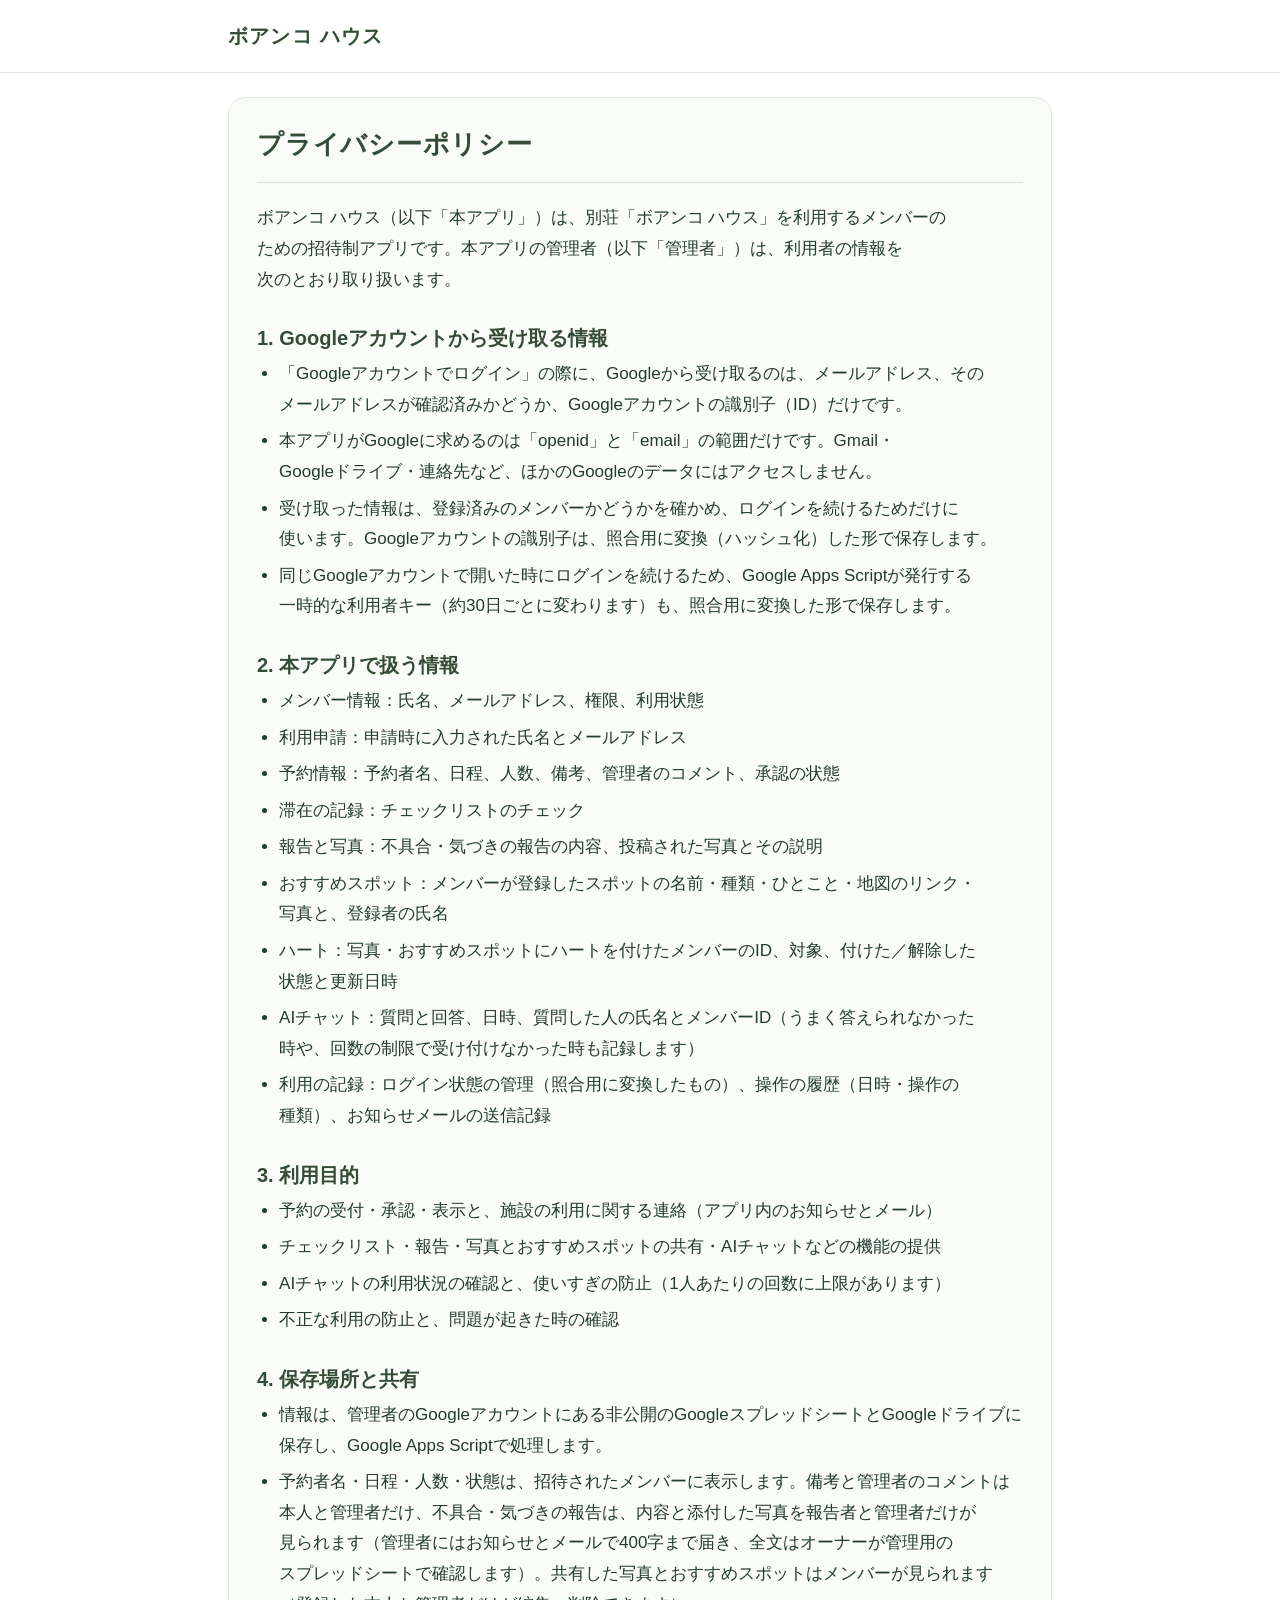
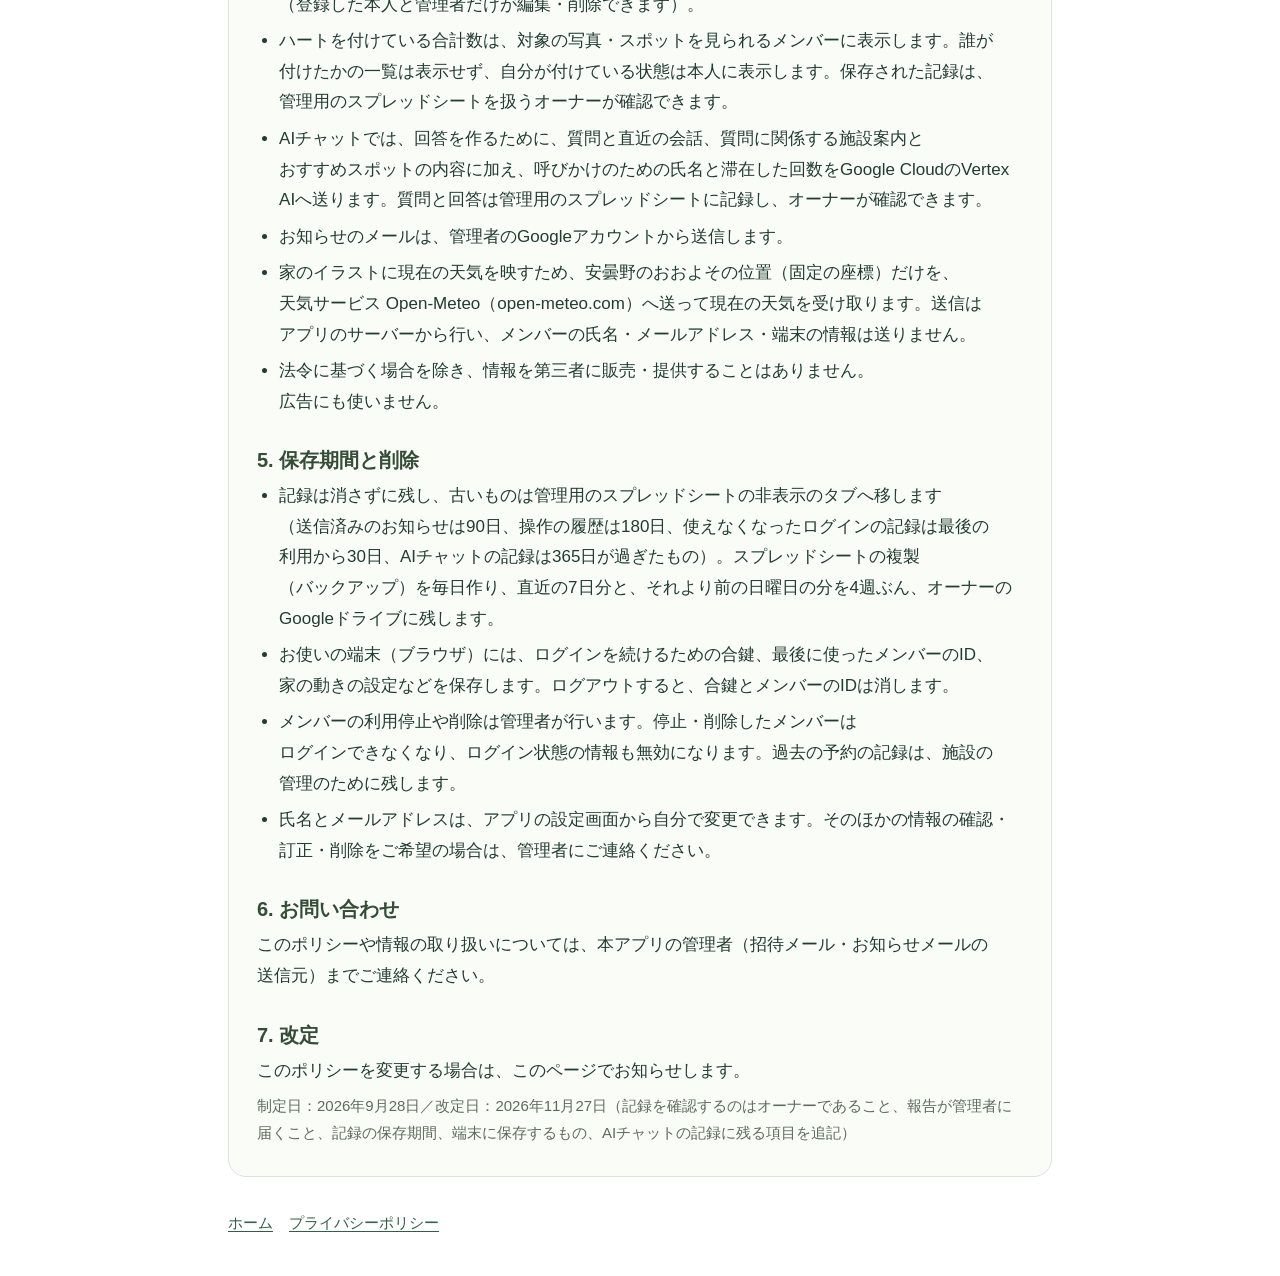
==== commit 9f9a22b0: "Say how long records are kept and what the device stores The policy now gives the archive ages and t" ====
--- a/privacy.html
+++ b/privacy.html
@@ -32,7 +32,7 @@
 <li>報告と写真：不具合・気づきの報告の内容、投稿された写真とその説明</li>
 <li>おすすめスポット：メンバーが登録したスポットの名前・種類・ひとこと・地図のリンク・写真と、登録者の氏名</li>
 <li>ハート：写真・おすすめスポットにハートを付けたメンバーのID、対象、付けた／解除した状態と更新日時</li>
-<li>AIチャット：質問と回答、日時（うまく答えられなかった時や、回数の制限で受け付けなかった時も記録します）</li>
+<li>AIチャット：質問と回答、日時、質問した人の氏名とメンバーID（うまく答えられなかった時や、回数の制限で受け付けなかった時も記録します）</li>
 <li>利用の記録：ログイン状態の管理（照合用に変換したもの）、操作の履歴（日時・操作の種類）、お知らせメールの送信記録</li>
 </ul>
 
@@ -47,7 +47,7 @@
 <h2>4. 保存場所と共有</h2>
 <ul>
 <li>情報は、管理者のGoogleアカウントにある非公開のGoogleスプレッドシートとGoogleドライブに保存し、Google Apps Scriptで処理します。</li>
-<li>予約者名・日程・人数・状態は、招待されたメンバーに表示します。備考と管理者のコメントは本人と管理者だけ、不具合・気づきの報告は、内容と添付した写真を報告者と管理者だけが見られます（管理者にはお知らせとメールで届きます）。共有した写真とおすすめスポットはメンバーが見られます（登録した本人と管理者だけが編集・削除できます）。</li>
+<li>予約者名・日程・人数・状態は、招待されたメンバーに表示します。備考と管理者のコメントは本人と管理者だけ、不具合・気づきの報告は、内容と添付した写真を報告者と管理者だけが見られます（管理者にはお知らせとメールで400字まで届き、全文はオーナーが管理用のスプレッドシートで確認します）。共有した写真とおすすめスポットはメンバーが見られます（登録した本人と管理者だけが編集・削除できます）。</li>
 <li>ハートを付けている合計数は、対象の写真・スポットを見られるメンバーに表示します。誰が付けたかの一覧は表示せず、自分が付けている状態は本人に表示します。保存された記録は、管理用のスプレッドシートを扱うオーナーが確認できます。</li>
 <li>AIチャットでは、回答を作るために、質問と直近の会話、質問に関係する施設案内とおすすめスポットの内容に加え、呼びかけのための氏名と滞在した回数をGoogle CloudのVertex AIへ送ります。質問と回答は管理用のスプレッドシートに記録し、オーナーが確認できます。</li>
 <li>お知らせのメールは、管理者のGoogleアカウントから送信します。</li>
@@ -57,6 +57,8 @@
 
 <h2>5. 保存期間と削除</h2>
 <ul>
+<li>記録は消さずに残し、古いものは管理用のスプレッドシートの非表示のタブへ移します（送信済みのお知らせは90日、操作の履歴は180日、使えなくなったログインの記録は最後の利用から30日、AIチャットの記録は365日が過ぎたもの）。スプレッドシートの複製（バックアップ）を毎日作り、直近の7日分と、それより前の日曜日の分を4週ぶん、オーナーのGoogleドライブに残します。</li>
+<li>お使いの端末（ブラウザ）には、ログインを続けるための合鍵、最後に使ったメンバーのID、家の動きの設定などを保存します。ログアウトすると、合鍵とメンバーのIDは消します。</li>
 <li>メンバーの利用停止や削除は管理者が行います。停止・削除したメンバーはログインできなくなり、ログイン状態の情報も無効になります。過去の予約の記録は、施設の管理のために残します。</li>
 <li>氏名とメールアドレスは、アプリの設定画面から自分で変更できます。そのほかの情報の確認・訂正・削除をご希望の場合は、管理者にご連絡ください。</li>
 </ul>
@@ -66,7 +68,7 @@
 
 <h2>7. 改定</h2>
 <p>このポリシーを変更する場合は、このページでお知らせします。</p>
-<p class="note">制定日：2026年9月28日／改定日：2026年11月27日（記録を確認するのはオーナーであること、不具合・気づきの報告が管理者に届くことを追記）</p>
+<p class="note">制定日：2026年9月28日／改定日：2026年11月27日（記録を確認するのはオーナーであること、報告が管理者に届くこと、記録の保存期間、端末に保存するもの、AIチャットの記録に残る項目を追記）</p>
 </div>
 </main>
 <footer><a href="./">ホーム</a><a href="privacy.html">プライバシーポリシー</a></footer>
